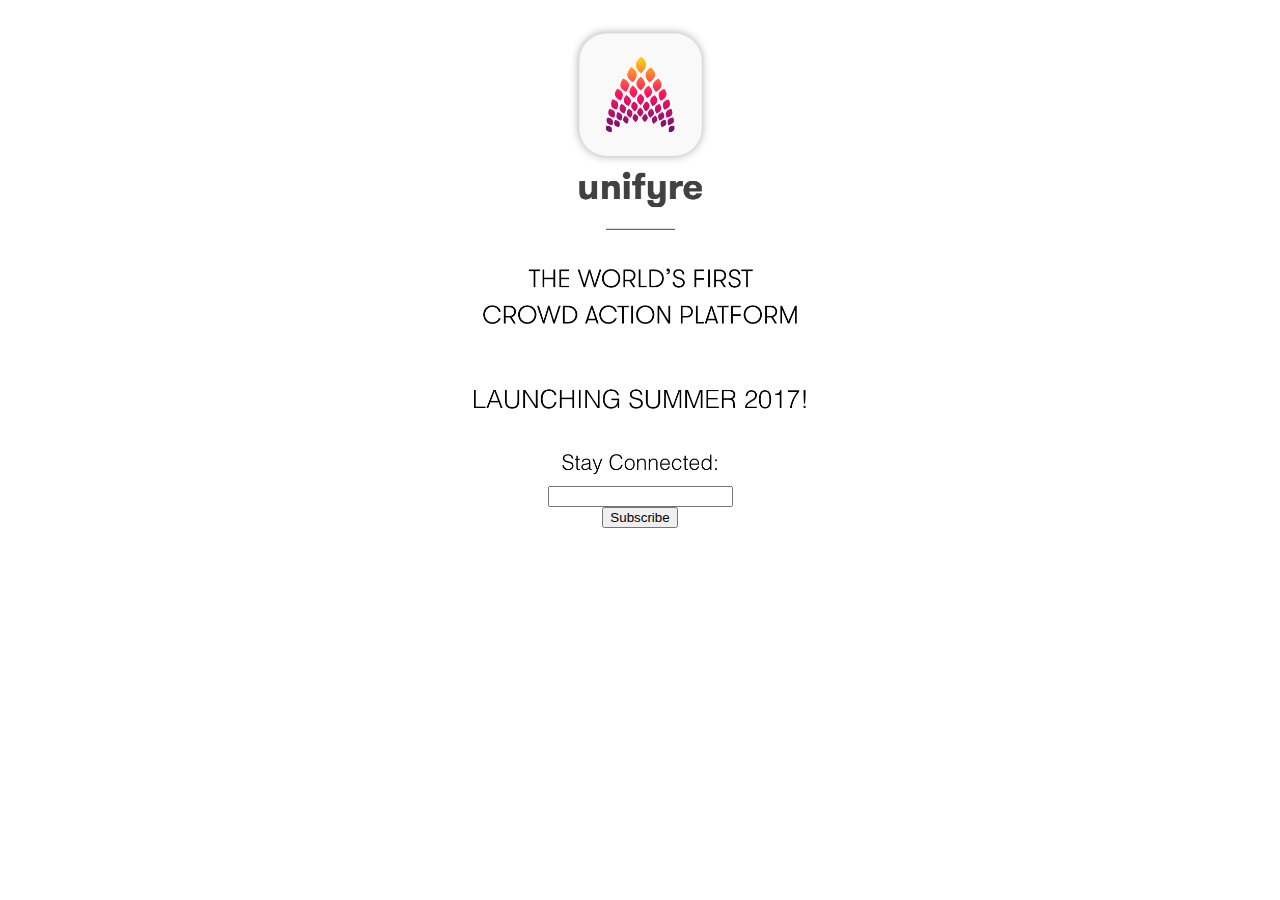
==== index.html @ 52ae8088 "title tag" ====
<html> 
<head>
<link rel="icon" type="image/png" href="favicon-32x32.png" sizes="32x32" />
<title>Unifyre Crowd Action Platform</title>
</head>
<body>

<table align="center"><tr><td align="center">
<img src="graphic.png" align="center" width=600px>
</td></tr>
<tr><td align="center">
<!-- Begin MailChimp Signup Form -->
<!-- Begin MailChimp Signup Form -->
<link href="//cdn-images.mailchimp.com/embedcode/classic-10_7.css" rel="stylesheet" type="text/css">
<style type="text/css">
	#mc_embed_signup{background:#fff; clear:left; font:14px Helvetica,Arial,sans-serif;  width:440px;}
	/* Add your own MailChimp form style overrides in your site stylesheet or in this style block.
	   We recommend moving this block and the preceding CSS link to the HEAD of your HTML file. */
</style>
<div id="mc_embed_signup">
<form action="//unifyre.us15.list-manage.com/subscribe/post?u=d216aee0f8cec7bdb923f51c5&amp;id=daa3483724" method="post" id="mc-embedded-subscribe-form" name="mc-embedded-subscribe-form" class="validate" target="_blank" novalidate>
    <div id="mc_embed_signup_scroll">
	
<div class="mc-field-group">
	
	<input type="email" value="" name="EMAIL" class="required email" id="mce-EMAIL">
</div>
	<div id="mce-responses" class="clear">
		<div class="response" id="mce-error-response" style="display:none"></div>
		<div class="response" id="mce-success-response" style="display:none"></div>
	</div>    <!-- real people should not fill this in and expect good things - do not remove this or risk form bot signups-->
    <div style="position: absolute; left: -5000px;" aria-hidden="true"><input type="text" name="b_d216aee0f8cec7bdb923f51c5_daa3483724" tabindex="-1" value=""></div>
    <div align="center" class="clear"><input type="submit" value="Subscribe" name="subscribe" id="mc-embedded-subscribe" class="button"></div>
    </div>
</form>
</div>
<script type='text/javascript' src='//s3.amazonaws.com/downloads.mailchimp.com/js/mc-validate.js'></script><script type='text/javascript'>(function($) {window.fnames = new Array(); window.ftypes = new Array();fnames[0]='EMAIL';ftypes[0]='email';fnames[1]='FNAME';ftypes[1]='text';fnames[2]='LNAME';ftypes[2]='text';}(jQuery));var $mcj = jQuery.noConflict(true);</script>
<!--End mc_embed_signup-->
</td></tr></table>
</body>
</html>
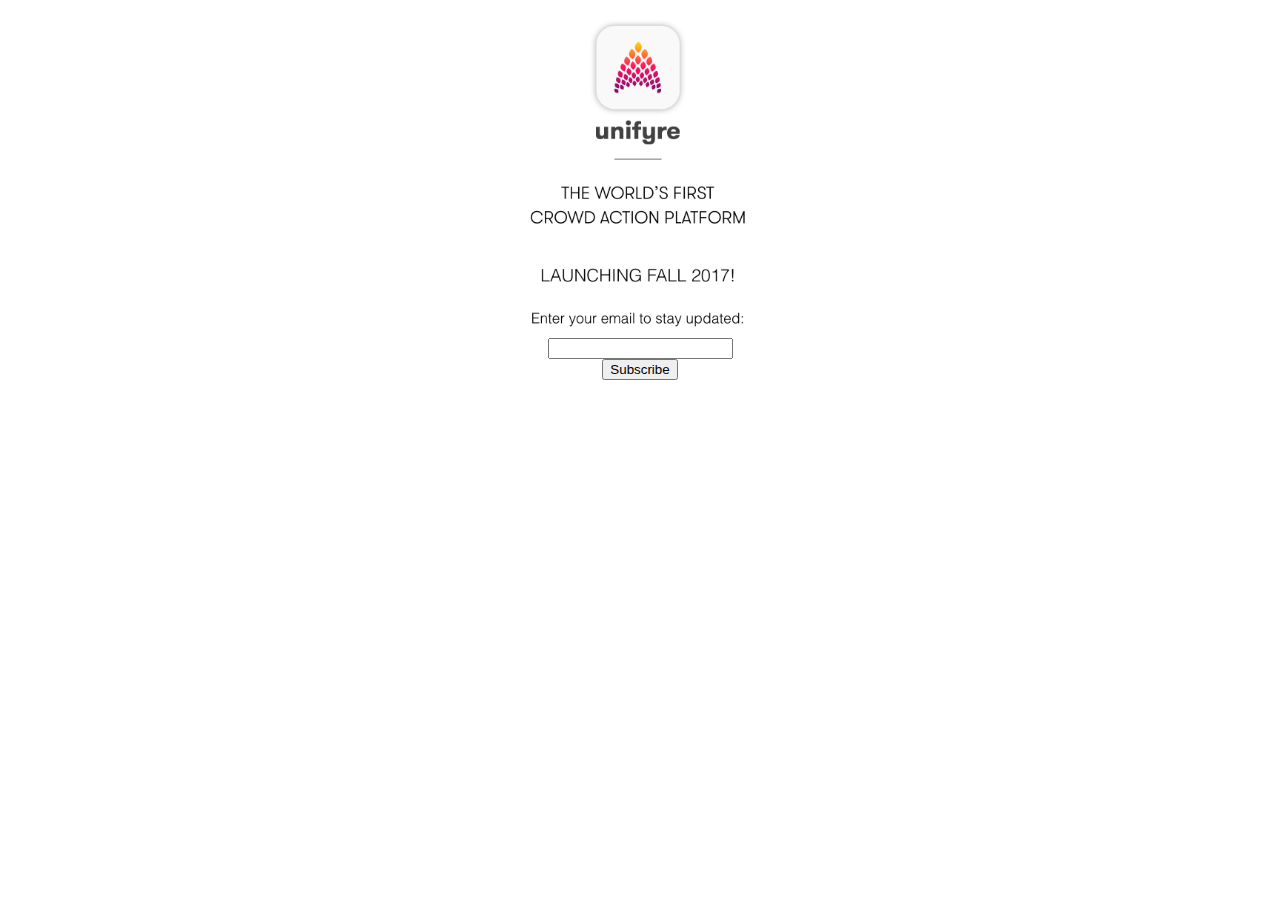
==== commit d414dbf2: "index change" ====
--- a/index.html
+++ b/index.html
@@ -6,7 +6,7 @@
 <body>
 
 <table align="center"><tr><td align="center">
-<img src="graphic.png" align="center" width=600px>
+<img src="graphic.png" align="center" width=300px>
 </td></tr>
 <tr><td align="center">
 <!-- Begin MailChimp Signup Form -->
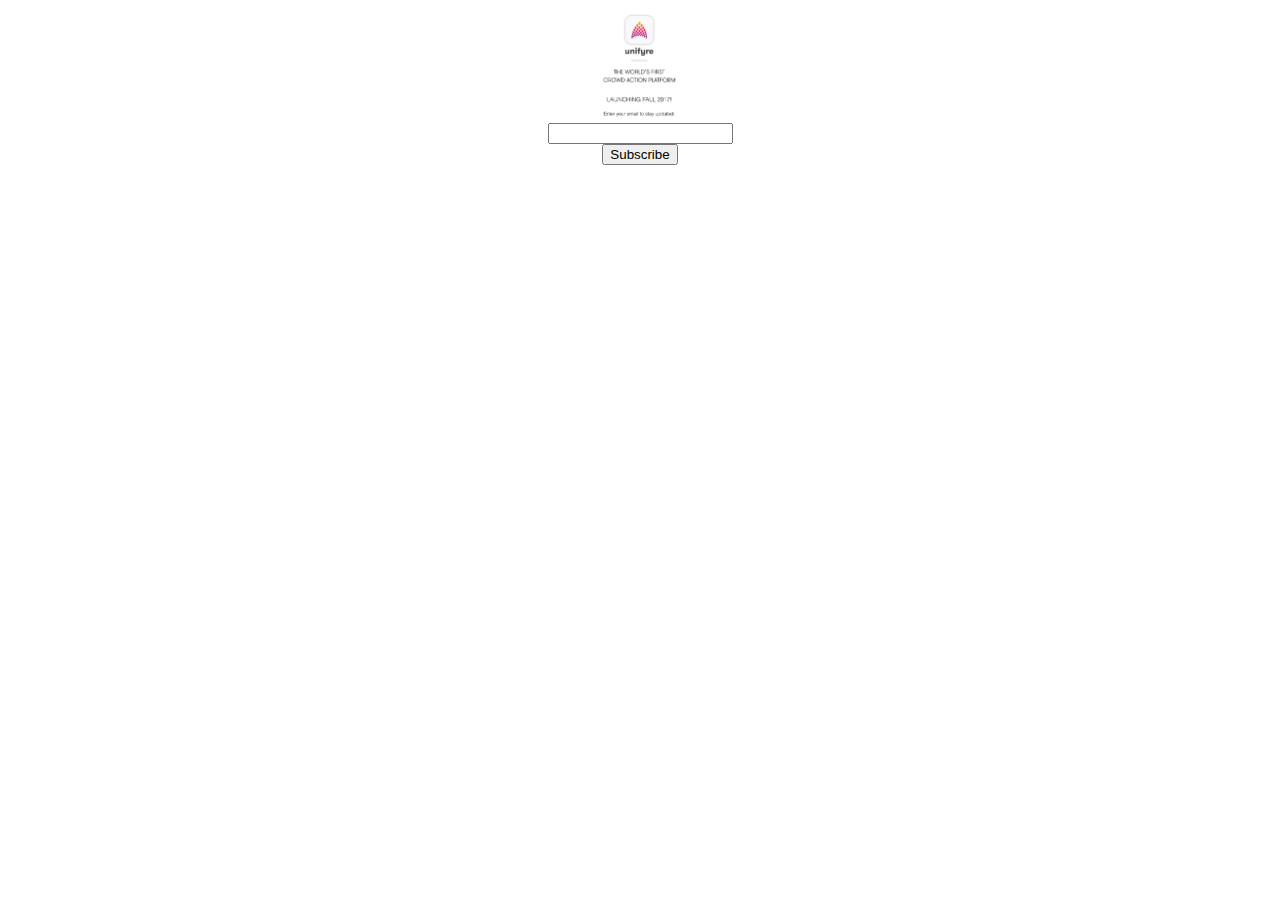
==== commit fa84fefc: "new index" ====
--- a/index.html
+++ b/index.html
@@ -6,7 +6,7 @@
 <body>
 
 <table align="center"><tr><td align="center">
-<img src="graphic.png" align="center" width=300px>
+<img src="graphic.png" align="center" width=100px>
 </td></tr>
 <tr><td align="center">
 <!-- Begin MailChimp Signup Form -->
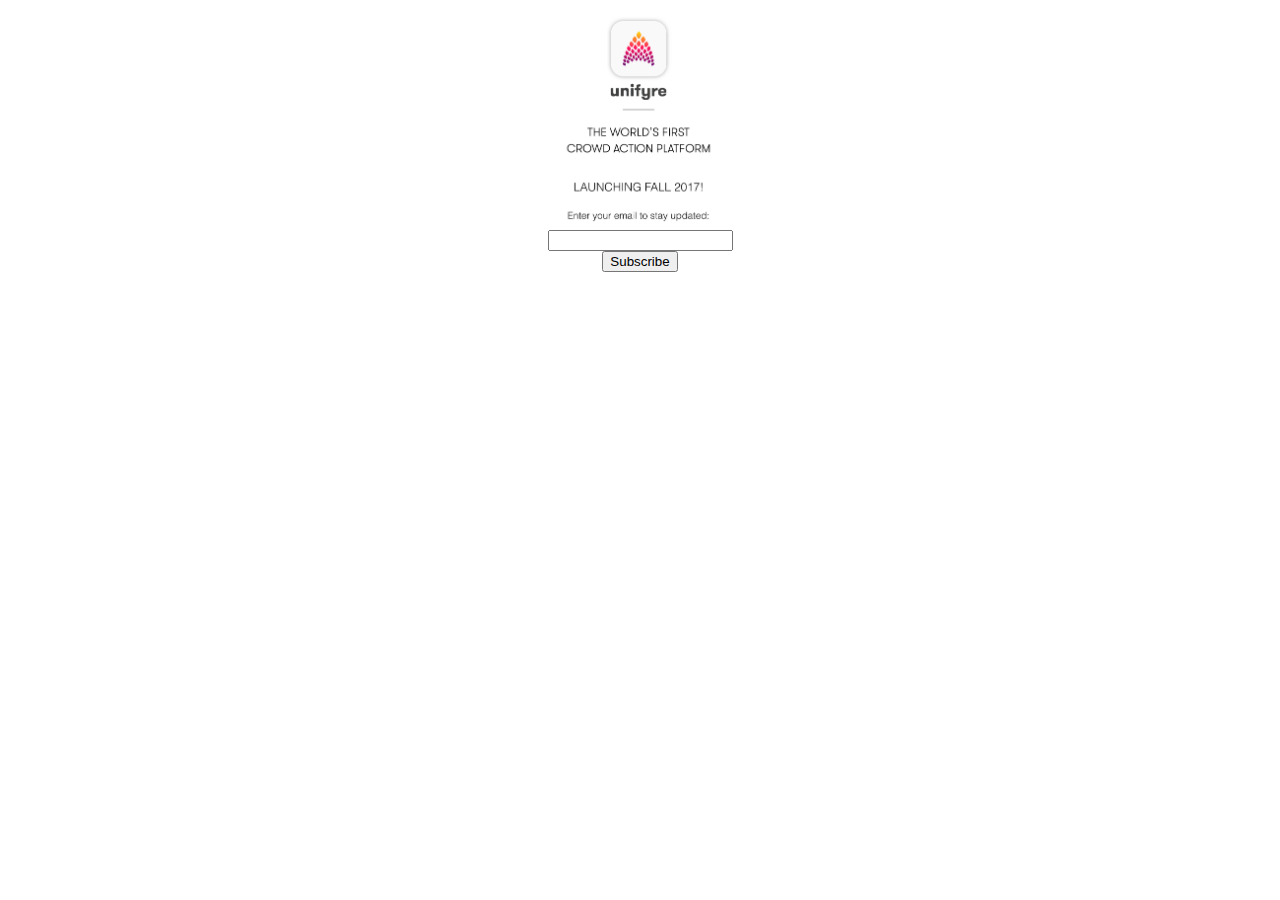
==== commit 9c7594d8: "new index" ====
--- a/index.html
+++ b/index.html
@@ -6,7 +6,7 @@
 <body>
 
 <table align="center"><tr><td align="center">
-<img src="graphic.png" align="center" width=100px>
+<img src="graphic.png" align="center" width=200px>
 </td></tr>
 <tr><td align="center">
 <!-- Begin MailChimp Signup Form -->
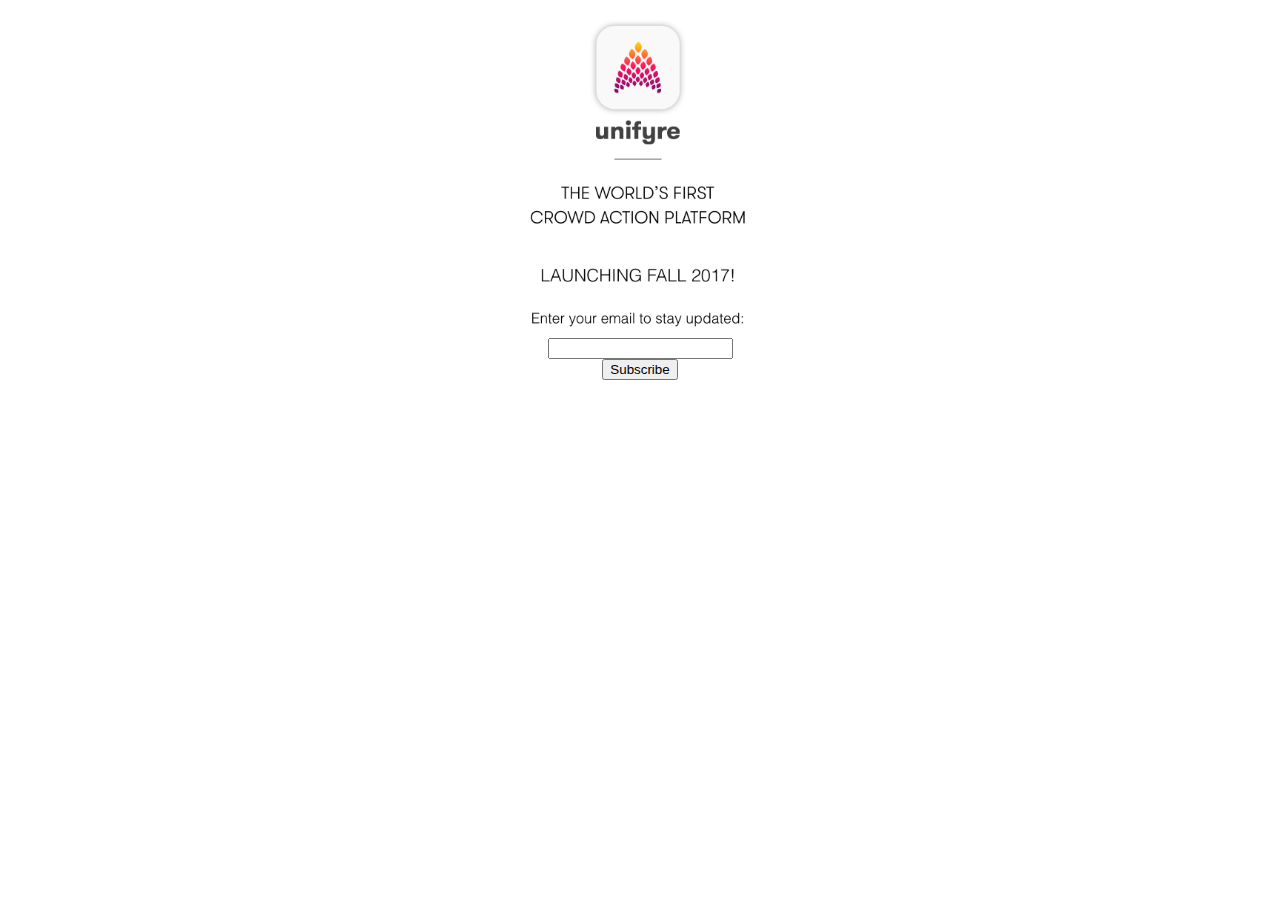
==== commit 4cb30bc6: "new index" ====
--- a/index.html
+++ b/index.html
@@ -6,7 +6,7 @@
 <body>
 
 <table align="center"><tr><td align="center">
-<img src="graphic.png" align="center" width=200px>
+<img src="graphic.png" align="center" width=300px>
 </td></tr>
 <tr><td align="center">
 <!-- Begin MailChimp Signup Form -->
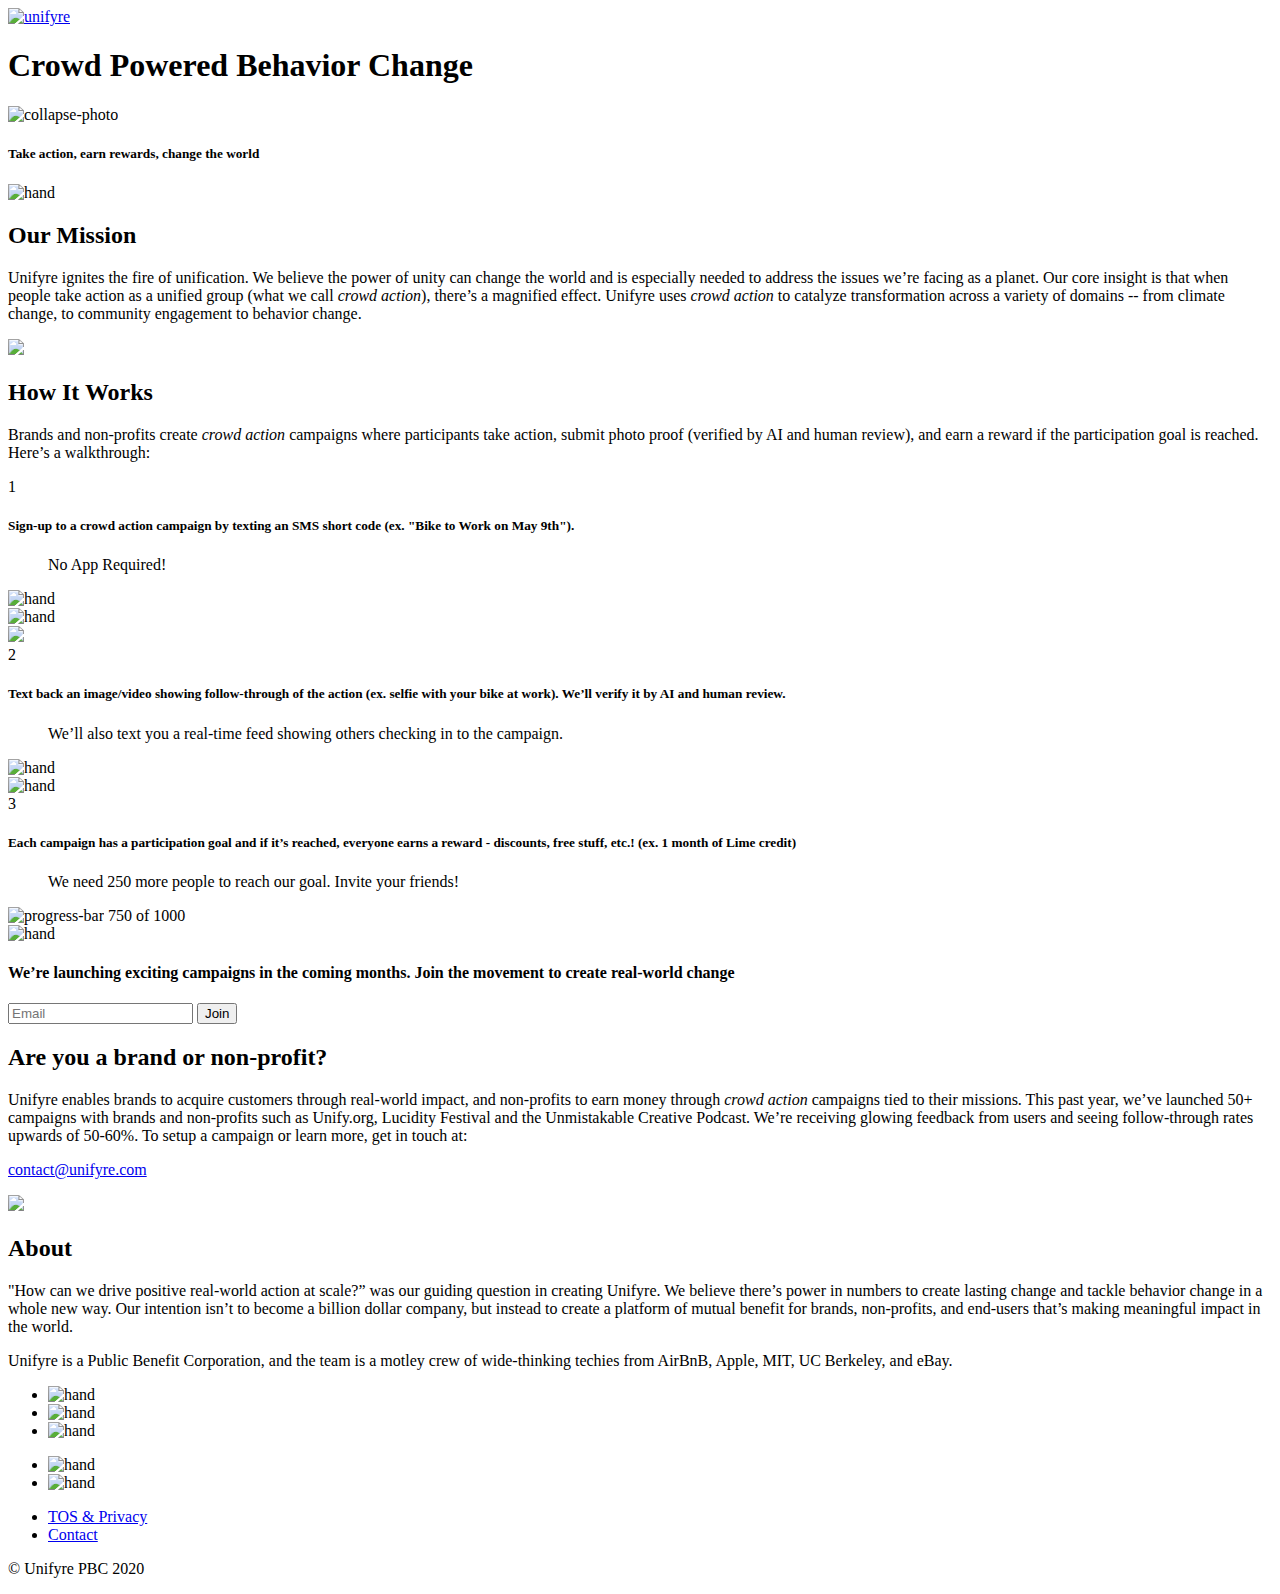
==== commit c1847a8b: "Add files via upload" ====
--- a/index.html
+++ b/index.html
@@ -1,41 +1,255 @@
-<html> 
-<head>
-<link rel="icon" type="image/png" href="favicon-32x32.png" sizes="32x32" />
-<title>Unifyre Crowd Action Platform</title>
-</head>
-<body>
-
-<table align="center"><tr><td align="center">
-<img src="graphic.png" align="center" width=300px>
-</td></tr>
-<tr><td align="center">
-<!-- Begin MailChimp Signup Form -->
-<!-- Begin MailChimp Signup Form -->
-<link href="//cdn-images.mailchimp.com/embedcode/classic-10_7.css" rel="stylesheet" type="text/css">
-<style type="text/css">
-	#mc_embed_signup{background:#fff; clear:left; font:14px Helvetica,Arial,sans-serif;  width:440px;}
-	/* Add your own MailChimp form style overrides in your site stylesheet or in this style block.
-	   We recommend moving this block and the preceding CSS link to the HEAD of your HTML file. */
-</style>
-<div id="mc_embed_signup">
-<form action="//unifyre.us15.list-manage.com/subscribe/post?u=d216aee0f8cec7bdb923f51c5&amp;id=daa3483724" method="post" id="mc-embedded-subscribe-form" name="mc-embedded-subscribe-form" class="validate" target="_blank" novalidate>
-    <div id="mc_embed_signup_scroll">
-	
-<div class="mc-field-group">
-	
-	<input type="email" value="" name="EMAIL" class="required email" id="mce-EMAIL">
-</div>
-	<div id="mce-responses" class="clear">
-		<div class="response" id="mce-error-response" style="display:none"></div>
-		<div class="response" id="mce-success-response" style="display:none"></div>
-	</div>    <!-- real people should not fill this in and expect good things - do not remove this or risk form bot signups-->
-    <div style="position: absolute; left: -5000px;" aria-hidden="true"><input type="text" name="b_d216aee0f8cec7bdb923f51c5_daa3483724" tabindex="-1" value=""></div>
-    <div align="center" class="clear"><input type="submit" value="Subscribe" name="subscribe" id="mc-embedded-subscribe" class="button"></div>
-    </div>
-</form>
-</div>
-<script type='text/javascript' src='//s3.amazonaws.com/downloads.mailchimp.com/js/mc-validate.js'></script><script type='text/javascript'>(function($) {window.fnames = new Array(); window.ftypes = new Array();fnames[0]='EMAIL';ftypes[0]='email';fnames[1]='FNAME';ftypes[1]='text';fnames[2]='LNAME';ftypes[2]='text';}(jQuery));var $mcj = jQuery.noConflict(true);</script>
-<!--End mc_embed_signup-->
-</td></tr></table>
-</body>
-</html>
+<!DOCTYPE html>
+<html>
+
+<head>
+   <meta charset="utf-8">
+   <meta name="viewport" content="width=device-width,initial-scale=1,maximum-scale=1" />
+   <meta property="og:type" content="website" />
+   <meta property="fb:app_id" content="122720888280742" />
+   <meta property="og:url" content="https://unifyre.com" />
+   <meta property="og:title" content="Unifyre" />
+   <meta property="og:description" content="Crowd Powered Behavior Change" />
+   <meta property="og:image" content="https://unifyre.com/static/landing/images/og_image.jpg?v.0.0.3" />
+   <meta property="og:image:width" content="1200" />
+   <meta property="og:image:height" content="630" />
+   <title>Unifyre</title>
+   <link rel="icon" type="image/png" sizes="32x32" href="./static/landing/images/favicon-64x64.png?v.0.0.3">
+   <link rel="icon" type="image/png" sizes="32x32" href="./static/landing/images/favicon-32x32.png?v.0.0.3">
+   <link rel="shortcut icon" href="./static/landing/images/favicon.ico?v.0.0.3">
+   <meta name="theme-color" content="#ffffff">
+   <link rel="stylesheet" type="text/css" href="./static/landing/css/style.css?v.0.0.3">
+   <link rel="stylesheet" type="text/css" href="./static/landing/css/responsive.css?v.0.0.3">
+
+   <!-- Global site tag (gtag.js) - Google Analytics -->
+   <script async src="https://www.googletagmanager.com/gtag/js?id=UA-109573009-4"> </script> 
+   <script>
+      window.dataLayer = window.dataLayer || [];
+      function gtag() { dataLayer.push(arguments); }
+      gtag("js", new Date());
+      gtag("config", "UA-109573009-4");
+   </script>
+</head>
+
+<body>
+   <!--HEADER-->
+   <header id="header">
+      <div class="container">
+         <div class="logos">
+            <a href="https://unifyre.com"> <img src="./static/landing/images/logo.png?v.0.0.3" alt="unifyre" /> </a>
+         </div>
+         <h1>Crowd Powered Behavior Change</h1>
+         <div class="unifyre-tagline">
+            <div class="tagline-graphic">
+               <img src="./static/landing/images/collapse-photo.png?v.0.0.3" alt="collapse-photo" />
+            </div>
+            <div class="tagline-description">
+               <h5>Take action, earn rewards, change the world</h5>
+            </div>
+
+         </div>
+      </div>
+      <div class="shake-hand">
+         <img src="./static/landing/images/hand.png?v.0.0.3" alt="hand" />
+         <p></p>
+      </div>
+   </header>
+   <!--HEADER ENDS-->
+
+   <!--MAIN CONTENT-->
+   <div class="main-content">
+
+      <!--OUR-MISSION-->
+      <section class="our-mission text-center">
+         <div class="container">
+            <h2 class="text-center">Our Mission</h2>
+            <p> Unifyre ignites the fire of unification. We believe the <span class="hightlight-text">power of
+                  unity</span> can change the world and is especially needed to address the issues we’re facing as a
+               planet.
+               Our core insight is that when people <span class="hightlight-text">take action as a unified group</span>
+               (what we call <i>crowd action</i>), there’s a
+               magnified effect. Unifyre uses <i>crowd action</i> to catalyze transformation across a
+               variety of domains -- from climate change, to community engagement to behavior change.
+            </p>
+         </div>
+      </section>
+      <!--OUR-MISSION ENDS-->
+
+      <!--HOW IT WORK-->
+      <section class="how-it-works">
+         <div class="container">
+            <div class="static-pattran-wrapper"><img class="static-pattran"
+                  src="./static/landing/images/pattran.png?v.0.0.3" /></div>
+            <h2 class="text-center">How It Works</h2>
+            <div class="works-short-description text-center">
+               <p> Brands and non-profits create <i>crowd action</i> campaigns where participants take action, submit
+                  photo proof (verified by AI and human review), and earn a reward if the participation goal is reached.
+                  Here’s a walkthrough:</p>
+            </div>
+            <div class="works-steps">
+               <div class="steps-row step1">
+                  <div class="steps-col-7">
+                     <div class="steps-description">
+                        <div class="steps-number"> <span> 1 </span> </div>
+                        <h5> Sign-up to a crowd action campaign by texting an SMS short code (ex. "Bike to Work on May
+                           9th").</h5>
+                        <blockquote> No App Required! </blockquote>
+                     </div>
+                  </div>
+                  <div class="steps-col-5">
+                     <img src="./static/landing/images/girl.png?v.0.0.3" alt="hand" />
+                  </div>
+               </div>
+            </div>
+            <div class="TimelineArrow_border">
+               <img src="./static/landing/images/TimelineArrow_border1.png?v.0.0.3" alt="hand" />
+            </div>
+            <div class="works-steps">
+               <div class="steps-row step2">
+                  <img class="static-pattran" src="./static/landing/images/pattran.png?v.0.0.3" />
+                  <div class="steps-col-5">
+                     <div class="steps-description">
+                        <div class="steps-number"> <span> 2 </span> </div>
+                        <h5> Text back an image/video showing follow-through of the action (ex. selfie with your bike at
+                           work). We’ll verify it by AI and human review. </h5>
+                        <blockquote> We’ll also text you a real-time feed showing others checking in to the campaign.
+                        </blockquote>
+                     </div>
+                  </div>
+                  <div class="steps-col-7 text-center">
+                     <img src="./static/landing/images/iphone.png?v.0.0.3" alt="hand" />
+                  </div>
+               </div>
+            </div>
+            <div class="TimelineArrow_border">
+               <img src="./static/landing/images/TimelineArrow_border2.png?v.0.0.3" alt="hand" />
+            </div>
+            <div class="works-steps">
+               <div class="steps-row step3">
+                  <div class="steps-col-7">
+                     <div class="steps-description">
+                        <div class="steps-number"> <span> 3 </span> </div>
+                        <h5> Each campaign has a participation goal and if it’s reached, everyone earns a reward -
+                           discounts, free stuff, etc.! (ex. 1 month of Lime credit) </h5>
+                        <div class="progress-bar">
+                           <blockquote> We need 250 more people to reach our goal. Invite your friends! </blockquote>
+                           <div class="progress-element">
+                              <img src="./static/landing/images/progress-bar.png?v.0.0.3" alt="progress-bar" /> <span
+                                 class="user-count"> 750 of 1000 </span>
+                           </div>
+                        </div>
+                     </div>
+                  </div>
+                  <div class="steps-col-5">
+                     <img src="./static/landing/images/reward.png?v.0.0.3" alt="hand" />
+                  </div>
+               </div>
+            </div>
+         </div>
+      </section>
+      <!--HOW IT WORK ENDS-->
+
+      <!--EMAIL NEWSLETTER-->
+      <section class="email-newsletter text-center">
+         <div class="container">
+            <div class="newsletter-inner">
+               <h4>We’re launching exciting campaigns in the coming months. Join the movement to create real-world
+                  change</h4>
+               <div id="mc_embed_signup">
+                  <form
+                     action="https://unifyre.us15.list-manage.com/subscribe/post?u=d216aee0f8cec7bdb923f51c5&amp;id=daa3483724"
+                     method="post" id="mc-embedded-subscribe-form" name="mc-embedded-subscribe-form" class="validate"
+                     target="_blank" novalidate>
+                     <div id="mc_embed_signup_scroll">
+                        <input type="email" value="" name="EMAIL" class="form-control email" id="mce-EMAIL"
+                           placeholder="Email" required>
+                        <div style="position: absolute; left: -5000px;" aria-hidden="true"><input type="text"
+                              name="b_d216aee0f8cec7bdb923f51c5_daa3483724" tabindex="-1" value=""></div>
+                        <input type="submit" value="Join" name="subscribe" id="mc-embedded-subscribe"
+                           class="action-button">
+                     </div>
+                  </form>
+               </div>
+            </div>
+         </div>
+      </section>
+      <!--EMAIL NEWSLETTER ENDS-->
+
+      <!--BENEFITS-->
+      <section class="benefits text-center">
+         <div class="container">
+            <h2> Are you a brand or non-profit? </h2>
+            <p> Unifyre enables brands to <span class="hightlight-text">acquire customers through real-world
+                  impact</span>, and non-profits to earn money through <i>crowd action</i> campaigns tied to their
+               missions. This past year, we’ve launched 50+ campaigns with brands and non-profits such as Unify.org,
+               Lucidity Festival and the Unmistakable Creative Podcast. We’re receiving <span
+                  class="hightlight-text">glowing feedback from users</span> and seeing follow-through rates upwards of
+               50-60%. To setup a campaign or learn more, get in touch at: </p>
+            <p class="mailto"> <a href="mailto:contact@unifyre.com"> contact@unifyre.com </a> </p>
+         </div>
+      </section>
+      <!--BENEFITS ENDS-->
+
+      <!--ABOUT-->
+      <section class="about text-center">
+         <div class="container">
+            <img class="static-pattran" src="./static/landing/images/pattran.png?v.0.0.3" />
+            <h2> About </h2>
+            <p> "How can we drive <span class="hightlight-text">positive real-world action at scale</span>?” was our
+               guiding question in creating Unifyre. We
+               believe there’s power in numbers to create lasting change and tackle behavior change in a whole new way.
+               Our intention isn’t to become a billion dollar company, but instead to create a <span
+                  class="hightlight-text">platform of mutual benefit</span> for brands, non-profits, and end-users
+               that’s making meaningful impact in the world.
+            </p>
+            <p> Unifyre is a Public Benefit Corporation, and the team is a motley crew of wide-thinking techies from
+               AirBnB, Apple, MIT, UC Berkeley, and eBay. </p>
+         </div>
+      </section>
+      <!--ABOUT ENDS-->
+
+      <!--PARTNERS LOGO-->
+      <section class="partners text-center">
+         <div class="container">
+            <div class="partners-row">
+               <ul>
+                  <li> <img src="./static/landing/images/airbnb.jpg" alt="hand" /> </li>
+                  <li> <img src="./static/landing/images/miot.jpg" alt="hand" /> </li>
+                  <li> <img src="./static/landing/images/berkeley.jpg" alt="hand" /> </li>
+               </ul>
+            </div>
+            <div class="partners-row1">
+               <ul>
+                  <li> <img src="./static/landing/images/ebay.jpg" alt="hand" /> </li>
+                  <li> <img src="./static/landing/images/apple.jpg" alt="hand" /> </li>
+               </ul>
+            </div>
+         </div>
+      </section>
+      <!--PARTNERS LOGO ENDS-->
+
+   </div>
+   <!--MAIN CONTENT ENDS-->
+
+   <!--FOOTER-->
+   <footer id="footer">
+      <div class="container">
+         <div class="footer-menu">
+            <ul>
+               <li>
+                  <a href="/tos_privacy"> TOS &amp; Privacy</a>
+               </li>
+               <li>
+                  <a href="mailto:contact@unify.com">Contact</a>
+               </li>
+            </ul>
+         </div>
+         <p> © Unifyre PBC 2020 </p>
+      </div>
+   </footer>
+
+   <script src="https://code.jquery.com/jquery-2.2.4.min.js"></script>
+   
+   <!--FOOTER ENDS-->
+</body>
+
+</html>
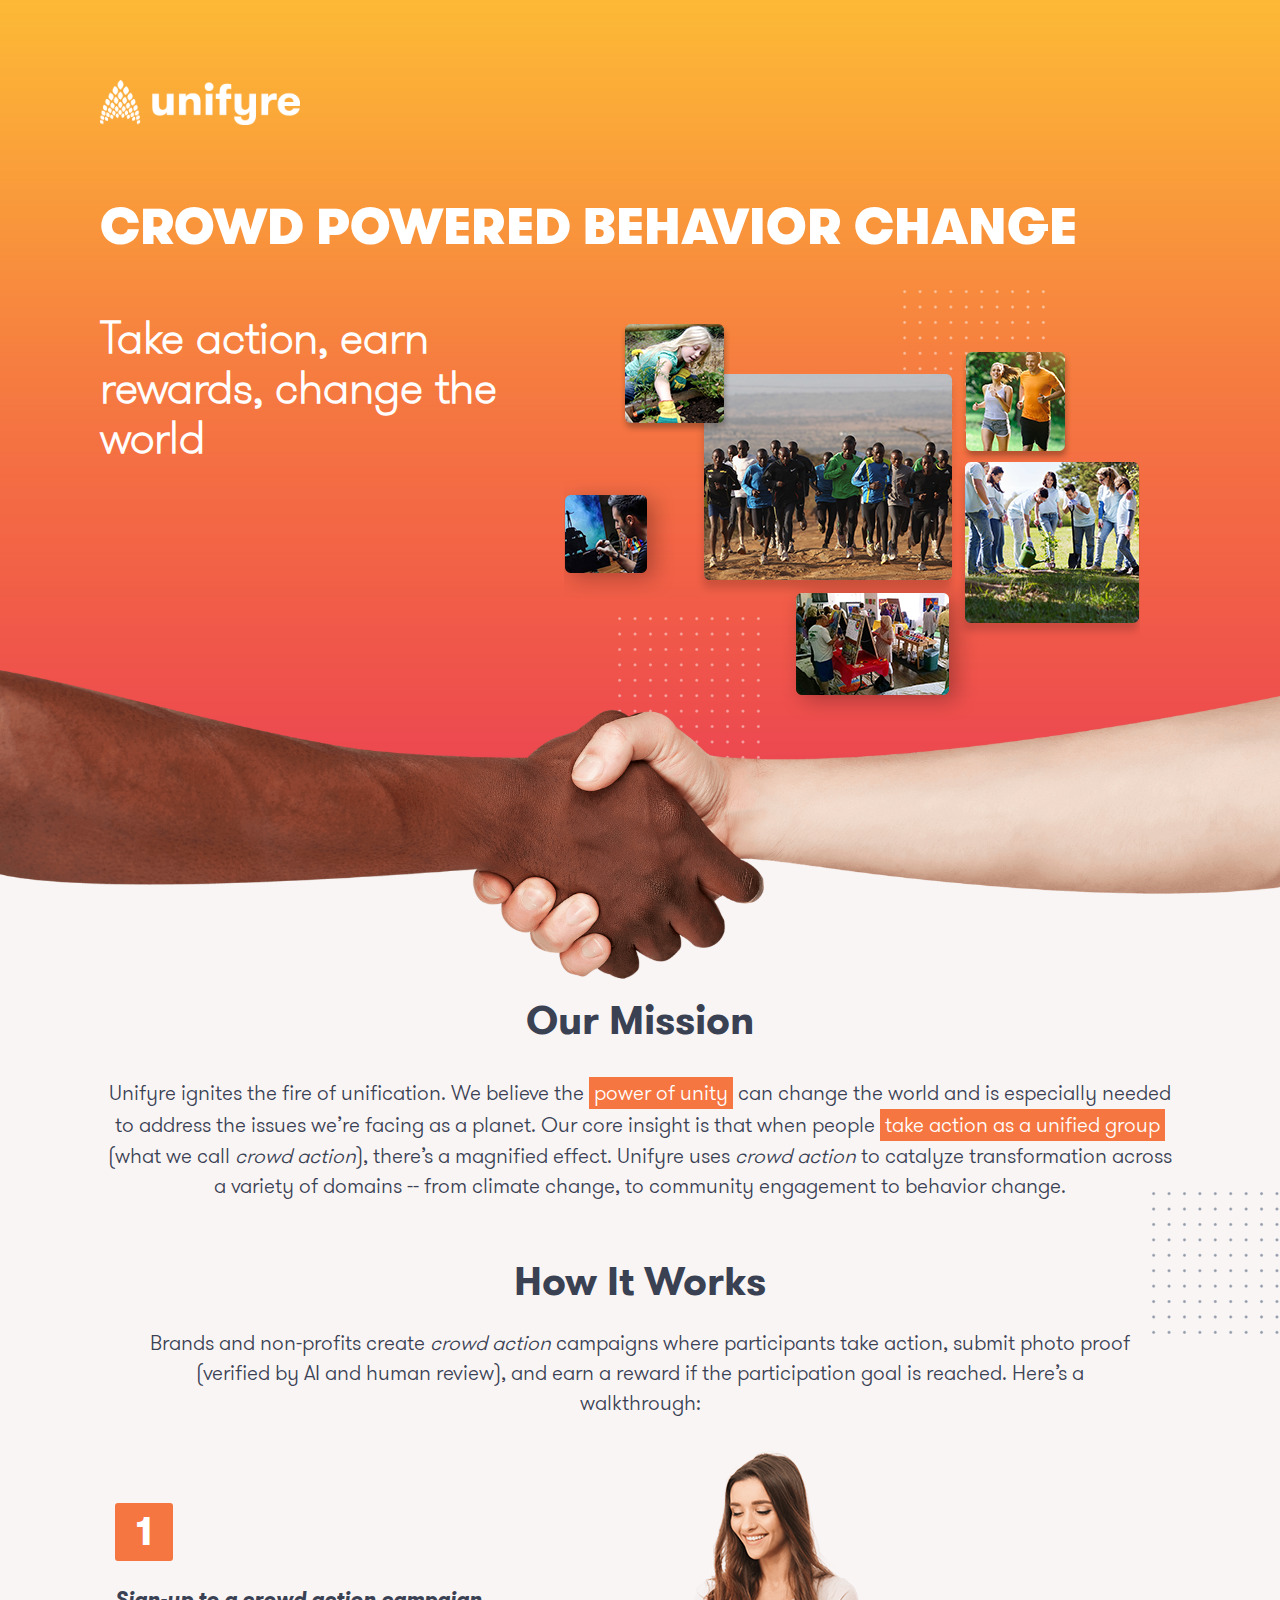
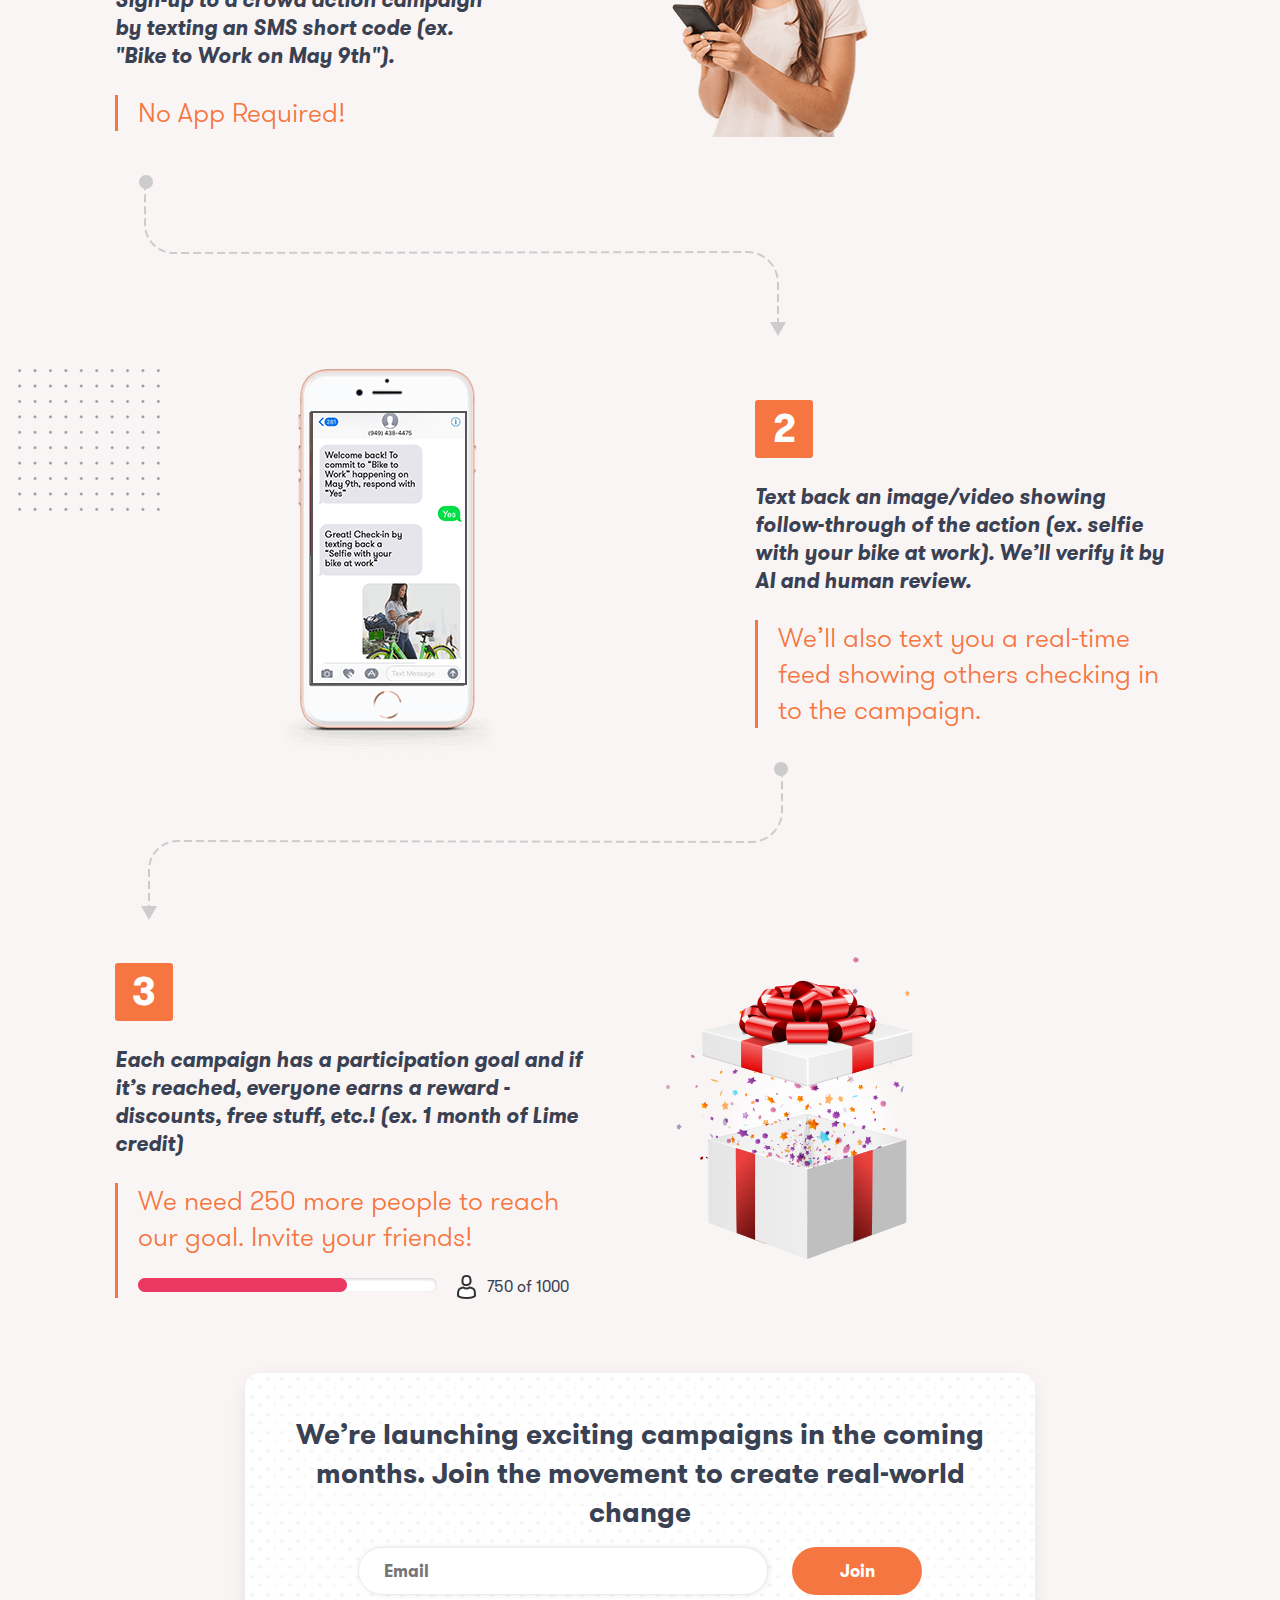
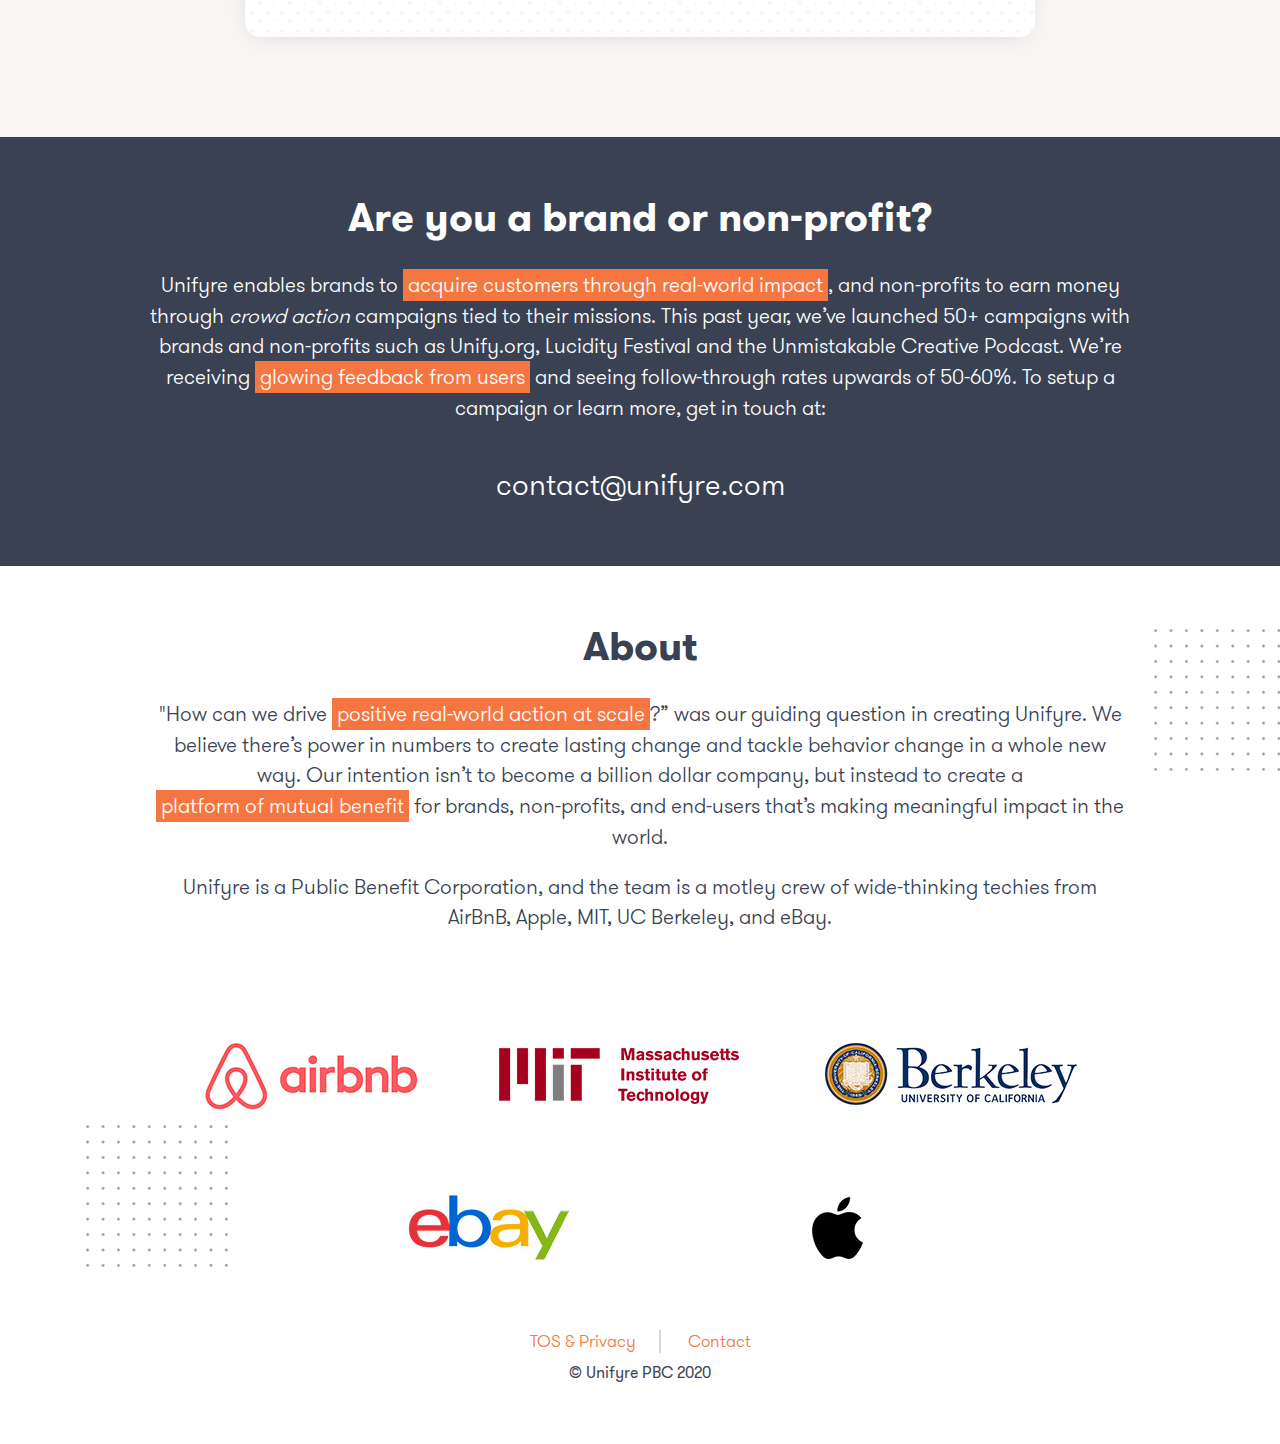
==== commit c1c2f938: "Add files via upload" ====
--- a/index.html
+++ b/index.html
@@ -13,12 +13,12 @@
    <meta property="og:image:width" content="1200" />
    <meta property="og:image:height" content="630" />
    <title>Unifyre</title>
-   <link rel="icon" type="image/png" sizes="32x32" href="./static/landing/images/favicon-64x64.png?v.0.0.3">
-   <link rel="icon" type="image/png" sizes="32x32" href="./static/landing/images/favicon-32x32.png?v.0.0.3">
-   <link rel="shortcut icon" href="./static/landing/images/favicon.ico?v.0.0.3">
+   <link rel="icon" type="image/png" sizes="32x32" href="images/favicon-64x64.png?v.0.0.3">
+   <link rel="icon" type="image/png" sizes="32x32" href="images/favicon-32x32.png?v.0.0.3">
+   <link rel="shortcut icon" href="images/favicon.ico?v.0.0.3">
    <meta name="theme-color" content="#ffffff">
-   <link rel="stylesheet" type="text/css" href="./static/landing/css/style.css?v.0.0.3">
-   <link rel="stylesheet" type="text/css" href="./static/landing/css/responsive.css?v.0.0.3">
+   <link rel="stylesheet" type="text/css" href="css/style.css?v.0.0.3">
+   <link rel="stylesheet" type="text/css" href="css/responsive.css?v.0.0.3">
 
    <!-- Global site tag (gtag.js) - Google Analytics -->
    <script async src="https://www.googletagmanager.com/gtag/js?id=UA-109573009-4"> </script> 
@@ -35,12 +35,12 @@
    <header id="header">
       <div class="container">
          <div class="logos">
-            <a href="https://unifyre.com"> <img src="./static/landing/images/logo.png?v.0.0.3" alt="unifyre" /> </a>
+            <a href="https://unifyre.com"> <img src="images/logo.png?v.0.0.3" alt="unifyre" /> </a>
          </div>
          <h1>Crowd Powered Behavior Change</h1>
          <div class="unifyre-tagline">
             <div class="tagline-graphic">
-               <img src="./static/landing/images/collapse-photo.png?v.0.0.3" alt="collapse-photo" />
+               <img src="images/collapse-photo.png?v.0.0.3" alt="collapse-photo" />
             </div>
             <div class="tagline-description">
                <h5>Take action, earn rewards, change the world</h5>
@@ -49,7 +49,7 @@
          </div>
       </div>
       <div class="shake-hand">
-         <img src="./static/landing/images/hand.png?v.0.0.3" alt="hand" />
+         <img src="images/hand.png?v.0.0.3" alt="hand" />
          <p></p>
       </div>
    </header>
@@ -78,7 +78,7 @@
       <section class="how-it-works">
          <div class="container">
             <div class="static-pattran-wrapper"><img class="static-pattran"
-                  src="./static/landing/images/pattran.png?v.0.0.3" /></div>
+                  src="images/pattran.png?v.0.0.3" /></div>
             <h2 class="text-center">How It Works</h2>
             <div class="works-short-description text-center">
                <p> Brands and non-profits create <i>crowd action</i> campaigns where participants take action, submit
@@ -96,16 +96,16 @@
                      </div>
                   </div>
                   <div class="steps-col-5">
-                     <img src="./static/landing/images/girl.png?v.0.0.3" alt="hand" />
+                     <img src="images/girl.png?v.0.0.3" alt="hand" />
                   </div>
                </div>
             </div>
             <div class="TimelineArrow_border">
-               <img src="./static/landing/images/TimelineArrow_border1.png?v.0.0.3" alt="hand" />
+               <img src="images/TimelineArrow_border1.png?v.0.0.3" alt="hand" />
             </div>
             <div class="works-steps">
                <div class="steps-row step2">
-                  <img class="static-pattran" src="./static/landing/images/pattran.png?v.0.0.3" />
+                  <img class="static-pattran" src="images/pattran.png?v.0.0.3" />
                   <div class="steps-col-5">
                      <div class="steps-description">
                         <div class="steps-number"> <span> 2 </span> </div>
@@ -116,12 +116,12 @@
                      </div>
                   </div>
                   <div class="steps-col-7 text-center">
-                     <img src="./static/landing/images/iphone.png?v.0.0.3" alt="hand" />
+                     <img src="images/iphone.png?v.0.0.3" alt="hand" />
                   </div>
                </div>
             </div>
             <div class="TimelineArrow_border">
-               <img src="./static/landing/images/TimelineArrow_border2.png?v.0.0.3" alt="hand" />
+               <img src="images/TimelineArrow_border2.png?v.0.0.3" alt="hand" />
             </div>
             <div class="works-steps">
                <div class="steps-row step3">
@@ -133,14 +133,14 @@
                         <div class="progress-bar">
                            <blockquote> We need 250 more people to reach our goal. Invite your friends! </blockquote>
                            <div class="progress-element">
-                              <img src="./static/landing/images/progress-bar.png?v.0.0.3" alt="progress-bar" /> <span
+                              <img src="images/progress-bar.png?v.0.0.3" alt="progress-bar" /> <span
                                  class="user-count"> 750 of 1000 </span>
                            </div>
                         </div>
                      </div>
                   </div>
                   <div class="steps-col-5">
-                     <img src="./static/landing/images/reward.png?v.0.0.3" alt="hand" />
+                     <img src="images/reward.png?v.0.0.3" alt="hand" />
                   </div>
                </div>
             </div>
@@ -192,7 +192,7 @@
       <!--ABOUT-->
       <section class="about text-center">
          <div class="container">
-            <img class="static-pattran" src="./static/landing/images/pattran.png?v.0.0.3" />
+            <img class="static-pattran" src="images/pattran.png?v.0.0.3" />
             <h2> About </h2>
             <p> "How can we drive <span class="hightlight-text">positive real-world action at scale</span>?” was our
                guiding question in creating Unifyre. We
@@ -212,15 +212,15 @@
          <div class="container">
             <div class="partners-row">
                <ul>
-                  <li> <img src="./static/landing/images/airbnb.jpg" alt="hand" /> </li>
-                  <li> <img src="./static/landing/images/miot.jpg" alt="hand" /> </li>
-                  <li> <img src="./static/landing/images/berkeley.jpg" alt="hand" /> </li>
+                  <li> <img src="images/airbnb.jpg" alt="hand" /> </li>
+                  <li> <img src="images/miot.jpg" alt="hand" /> </li>
+                  <li> <img src="images/berkeley.jpg" alt="hand" /> </li>
                </ul>
             </div>
             <div class="partners-row1">
                <ul>
-                  <li> <img src="./static/landing/images/ebay.jpg" alt="hand" /> </li>
-                  <li> <img src="./static/landing/images/apple.jpg" alt="hand" /> </li>
+                  <li> <img src="images/ebay.jpg" alt="hand" /> </li>
+                  <li> <img src="images/apple.jpg" alt="hand" /> </li>
                </ul>
             </div>
          </div>
--- a/css/style.css
+++ b/css/style.css
@@ -0,0 +1,214 @@
+@font-face {
+  font-family: 'GTWalsheimProLight';
+  src: url('../fonts/GTWalsheimProLight.eot?#iefix') format('embedded-opentype'),  
+  url('../fonts/GTWalsheimProLight.woff') format('woff'),
+  url('../fonts/GTWalsheimProLight.ttf')  format('truetype'), 
+  url('../fonts/GTWalsheimProLight.svg#GTWalsheimProLight') format('svg');
+  font-weight: normal;
+  font-style: normal;
+}
+
+.works-steps blockquote, .newsletter-inner h6, .footer-menu ul li a  {font-family: 'GTWalsheimProLight';}
+
+
+@font-face {
+  font-family: 'GTWalsheimProThin';
+  src: url('../fonts/GTWalsheimProThin.eot?#iefix') format('embedded-opentype'),  
+  url('../fonts/GTWalsheimProThin.woff') format('woff'), 
+  url('../fonts/GTWalsheimProThin.ttf')  format('truetype'), 
+  url('../fonts/GTWalsheimProThin.svg#GTWalsheimProThin') format('svg');
+  font-weight: normal;
+  font-style: normal;
+}
+
+.tagline-description  h5 { font-family: 'GTWalsheimProThin';}
+
+@font-face {
+  font-family: 'GTWalsheimProRegular';
+  src: url('../fonts/GTWalsheimProRegular.eot?#iefix') format('embedded-opentype'), 
+  url('../fonts/GTWalsheimProRegular.woff') format('woff'), 
+  url('../fonts/GTWalsheimProRegular.ttf')  format('truetype'), 
+  url('../fonts/GTWalsheimProRegular.svg#GTWalsheimProRegular') format('svg');
+  font-weight: normal;
+  font-style: normal;
+}
+
+.steps-description h5 span, .user-count, #footer p  {font-family: 'GTWalsheimProRegular';}
+
+@font-face {
+  font-family: 'GTWalsheimProMedium';
+  src: url('../fonts/GTWalsheimProMedium.eot?#iefix') format('embedded-opentype'),  
+  url('../fonts/GTWalsheimProMedium.woff') format('woff'), 
+  url('../fonts/GTWalsheimProMedium.ttf')  format('truetype'), 
+  url('../fonts/GTWalsheimProMedium.svg#GTWalsheimProMedium') format('svg');
+  font-weight: normal;
+  font-style: normal;
+}
+
+@font-face {
+  font-family: 'GTWalsheimProBold';
+  src: url('../fonts/GTWalsheimProBold.eot?#iefix') format('embedded-opentype'),  
+  url('../fonts/GTWalsheimProBold.woff') format('woff'), 
+  url('../fonts/GTWalsheimProBold.ttf')  format('truetype'), 
+  url('../fonts/GTWalsheimProBold.svg#GTWalsheimProBold') format('svg');
+  font-weight: normal;
+  font-style: normal;
+}
+
+.newsletter-inner h4, #mce-EMAIL  {font-family: 'GTWalsheimProBold';}
+
+@font-face {
+  font-family: 'GTWalsheimProBold-Oblique';
+  src: url('../fonts/GTWalsheimProBold-Oblique.eot?#iefix') format('embedded-opentype'),  
+  url('../fonts/GTWalsheimProBold-Oblique.woff') format('woff'), 
+  url('../fonts/GTWalsheimProBold-Oblique.ttf')  format('truetype'), 
+  url('../fonts/GTWalsheimProBold-Oblique.svg#GTWalsheimProBold-Oblique') format('svg');
+  font-weight: normal;
+  font-style: normal;
+}
+
+.steps-description h5  {font-family:'GTWalsheimProBold-Oblique';}
+
+
+@font-face {
+  font-family: 'GTWalsheimProBlack';
+  src: url('../fonts/GTWalsheimProBlack.eot?#iefix') format('embedded-opentype'),  
+  url('../fonts/GTWalsheimProBlack.woff') format('woff'), 
+  url('../fonts/GTWalsheimProBlack.ttf')  format('truetype'), 
+  url('../fonts/GTWalsheimProBlack.svg#GTWalsheimProBlack') format('svg');
+  font-weight: normal;
+  font-style: normal;
+}
+
+ #header h1 { font-family:'GTWalsheimProBlack';}
+
+
+/* Global */
+.how-it-work .work-description p, .subscribe-description p, .non-profit p, .how-it-work p   {font-family:'GTWalsheimProRegular'; font-weight: normal;}
+.how-it-work .work-description p strong, .steps-number span, #mc-embedded-subscribe  {font-family: 'GTWalsheimProBold';}
+
+body{font-family: 'GTWalsheimProLight'; font-size:21px; color:#394153; background:#f9f5f5;}
+html, body, div, span, h1, h2, h3, h4, h5, h6, p, a, img, ol, ul, li,footer, header,section,figure{ margin: 0;padding: 0;border: 0;font-size: 100%;box-sizing:border-box;}
+header, footer, section, aside, nav, article{display:block;}
+a{text-decoration:none;}
+ul {padding:0; margin:0; list-style:none;}
+.text-uppercase{text-transform:uppercase;}
+.align-left {text-align:left;}
+.align-center {text-align:center;}
+.container {max-width:1110px; width:100%; margin:0 auto; padding:0px 15px;}
+html { box-sizing:border-box;}
+*, *:before, *:after {box-sizing:inherit;}
+img {max-width:100%;}
+p {margin:0 0 20px; color:#394153; font-size:21px;}
+.participate-steps:after,.retention-steps:after, .real-time-feed:after,.container:after, .unifyre-tagline:after, .mission-description:after, .works-steps:after, .steps-row:after   {font-size:0px; line-height:0px; height:0px; content:'.'; visibility:hidden; display:block; clear:both;}
+input:focus {outline:0px;}
+
+
+h1 {
+  color:#394153;
+  font-family: 'GTWalsheimProBold';
+  font-size:50px;
+  text-transform: uppercase;
+  margin:0 0 15px;
+}
+h2 {
+  color:#394153;
+  font-family: 'GTWalsheimProBold';
+   font-size:40px;
+   text-transform:capitalize;
+   margin:0 0 15px;
+   line-height: 42px;
+}
+.text-center {text-align:center;}
+.text-left {text-align:left;}
+
+h4 {color:#394153; font-family: 'GTWalsheimProMedium'; font-size:36px;   margin:0 0 15px;}
+
+
+/* Header */
+#header { padding:80px 0px 0; background:url(../images/header-background.jpg) no-repeat; background-size:cover; position:relative;}
+.logos {margin:0 0 60px; max-width:200px; width:100%;}
+#header h1 {color:#fff;}
+.unifyre-tagline {margin:25px 0 0;}
+.tagline-description {float:left; width:39%;padding-top: 25px;}
+.tagline-graphic {float:right; width:61%; padding-left: 4%;}
+.tagline-description  h5 {color:#ffffff; font-size:45px;line-height:50px;}
+.shake-hand  { text-align:center;}
+.shake-hand  img {width:100%; margin-top: -100px; margin-bottom:-8px;}
+
+
+/* content */
+.main-content {padding:0;}
+.hightlight-text {background:#f57641; color:#fff; padding:1px 5px; line-height:normal; display:inline-block;}
+.mission-text {float:left; width:60%;}
+.pattran {float:left; width:40%;}
+.our-mission {margin:0 0 40px;}
+.our-mission h2 {margin: 0 0 35px;}
+/* how it works */
+.static-pattran-wrapper {position:relative;}
+.static-pattran-wrapper .static-pattran {left:auto; right:-123px; top:-72px;}
+.how-it-works { margin-bottom:75px;}
+.how-it-works h2 {margin: 0 0 25px;}
+.works-short-description {padding:0 50px;}
+.steps-col-7 {float:left; width:52%;}
+.steps-col-5{float:left; width:48%;}
+.steps-number {margin:0 0 25px;}
+.steps-number span {background:#f57641; font-size:40px; text-align:center; width:58px; height:58px; border-radius:3px; display: block; color:#fff;}
+.steps-description {max-width:380px; width:100%; margin-top:65px;}
+.steps-description h5 {color:#394153; font-size:21px; line-height:28px; margin:0 0 25px;}
+.steps-row {margin:20px 0 0;}
+.works-steps {padding:0 15px;}
+.works-steps blockquote {font-size:27px; color:#f57641; border-left:3px solid #f57641; padding-left:20px; margin:0px; line-height: 36px;}
+.progress-bar {border-left:3px solid #f57641; padding-left:20px;}
+.progress-bar blockquote {border-left:none; padding-left:0px; margin: 0 0 20px;}
+.user-count {background:url(../images/user.png) no-repeat; padding-left:30px; margin-left:15px; font-size:16px; padding-bottom: 4px;}
+.step2 .steps-description {max-width:410px; margin-top:34px; float:right;}
+.step2 .steps-col-5 {float: right;}
+.step3 .steps-description {margin-top:15px; max-width:470px;}
+.steps-row.step2 { position: relative;}
+.static-pattran {position:absolute; left:-100px; top:0px;}
+/* Email newsletter */
+#mce-EMAIL { max-width:410px; width:100%; color:#394153; font-size:17px; background-color: #fff; border-radius:25px; -webkit-box-shadow:inset 0 1px 1px rgba(0,0,0,.075); box-shadow:inset 0 1px 1px rgba(0,0,0,.075); -webkit-transition: border-color ease-in-out .15s,-webkit-box-shadow ease-in-out .15s;
+-o-transition: border-color ease-in-out .15s,box-shadow ease-in-out .15s; padding:8px 25px; height:48px; border: 1px solid #ececec; margin-right:20px; -webkit-box-shadow: 1px 0px 10px -5px rgba(0,0,0,0.35);
+-moz-box-shadow: 1px 0px 10px -5px rgba(0,0,0,0.35);
+box-shadow:1px 0px 10px -5px rgba(0,0,0,0.35);}
+#mc-embedded-subscribe { background-color:#f57641; color:#fff; padding:0 26px; font-size:17px;  border-radius:25px; border:none; cursor:pointer; height:48px; min-width: 130px;}
+.email-newsletter .container {max-width:820px;}
+#mc-embedded-subscribe:hover  {background-color:#ff1660;}
+.newsletter-inner {background:#fff url(../images/newsletter-pattren.jpg) repeat; -webkit-border-radius: 15px; -moz-border-radius: 15px; border-radius: 15px; padding: 42px 20px; -webkit-box-shadow:-1px 4px 25px -10px rgba(0,0,0,0.2); -moz-box-shadow:-1px 4px 25px -10px rgba(0,0,0,0.2); box-shadow:-1px 4px 25px -10px rgba(0,0,0,0.2);}
+.newsletter-inner h4 {color:#394153; font-size:28px;}
+.newsletter-inner h6 {color:#394153; font-size:20px; margin:0 0 20px;}
+.email-newsletter {margin:0 0 100px;}
+/* benefits */
+.benefits {background:#394153; padding:60px 0px; color:#fff;}
+.benefits h2 {color:#fff; margin:0 0 30px; text-transform:none;}
+.benefits p {color:#fff; margin:0 0 40px;}
+.benefits p:last-child {margin:0;}
+.benefits p a  {color:#fff;}
+.benefits p a:hover   {text-decoration:underline;}
+.benefits .container {padding: 0 45px;}
+.mailto {font-size:30px;}
+/* about */
+.about  {padding:60px 0px; background:#fff;}
+.about h2 {margin:0 0 30px;}
+.about .container {padding:0px 65px; position:relative;}
+.about .static-pattran  {left:auto; top: 0px; right: -110px;}
+
+/* partners */
+.partners { margin:0px; padding:20px 0px 50px; background: #fff;}
+.partners .container {background: #fff url(../images/pattran.png) no-repeat -2px 90px;}
+.partners ul {margin:0px; padding:0px;}
+.partners li {list-style:none; display:inline-block; margin:0 35px;}
+.partners .partners-row {margin:0 0 50px;}
+.partners-row1 li {margin:0 115px;}
+
+/* footer */
+#footer {text-align:center; background:#fff; padding:0 0 40px;}
+.footer-menu ul {margin:0 0 8px;}
+.footer-menu ul li a { color:#f57641;   font-size:17px;  text-decoration:none; padding:0 5px;}
+.footer-menu ul li { display: inline-block; border-right: 2px solid #d7d7d7; line-height: normal; padding: 0 18px;
+line-height: 22px;}
+.footer-menu ul li:last-child { border-right:0px;}
+#footer p { color:#3e4657;font-size:16px;}
+.footer-menu ul li a:hover {color: #394153;}
+
--- a/css/responsive.css
+++ b/css/responsive.css
@@ -0,0 +1,55 @@
+
+
+
+@media only screen and (min-width:768px) and (max-width:1100px){
+h1  {font-size:35px;}
+h2 {font-size:28px;}
+#header {padding:40px 0px 0;}
+.tagline-description {width:44%;}
+.tagline-graphic {width:56%;}
+.tagline-description h5 {font-size: 34px; line-height:normal;}
+.unifyre-tagline {padding-bottom:115px;}
+.static-pattran-wrapper .static-pattran, .static-pattran  {display:none;}
+.logos {margin:0 0 30px;}
+}
+
+@media only screen and (min-width:768px) and (max-width:980px){
+.user-count {display:block; margin-top: 8px;}
+	
+}	
+
+@media only screen and (max-width: 767px) {
+h1  {font-size:30px;}
+h2 {font-size:28px;}
+#header {padding:40px 0px 0; text-align:center;}
+.logos {margin:0 0 30px;}
+.tagline-graphic {float:none; width: 100%; padding-left:0%;}
+.tagline-description {float:none; width:100%; padding-bottom:110px;}
+.tagline-description h5 {font-size:32px; line-height:42px;}
+.main-content {padding:45px 0 0;}
+.our-mission {text-align:center;}
+.static-pattran-wrapper .static-pattran, .static-pattran, .TimelineArrow_border   {display:none;}
+.works-steps blockquote {margin:0 0 20px; font-size:22px; line-height:normal;}
+.steps-description h5 {font-size:18px;}
+.newsletter-inner h4 {font-size:20px;}
+#mce-EMAIL {margin-bottom:15px; margin-right:0px;}
+.benefits .container, .about .container, .works-short-description  {padding:0 15px;}
+.benefits, .about  {padding:40px 0px;}
+.partners-row1 li {margin:0 15px;}
+#footer {padding:0 0 20px;}
+.partners .container {background:#fff!important;}
+.partners li {display: block;}
+.steps-col-7, .steps-col-5 {width:100%; float:none;}
+.steps-number span {margin: 0 auto;}
+.steps-row, .works-steps {text-align:center;}
+.works-steps blockquote, .user-count {display: inline-block;}
+.steps-description {margin:0 auto;}
+.works-short-description {margin-bottom:50px;}
+.step2 .steps-description {float:none;}
+.works-steps {margin-bottom:30px;}
+.partners .partners-row {margin:0;}
+
+}
+
+
+
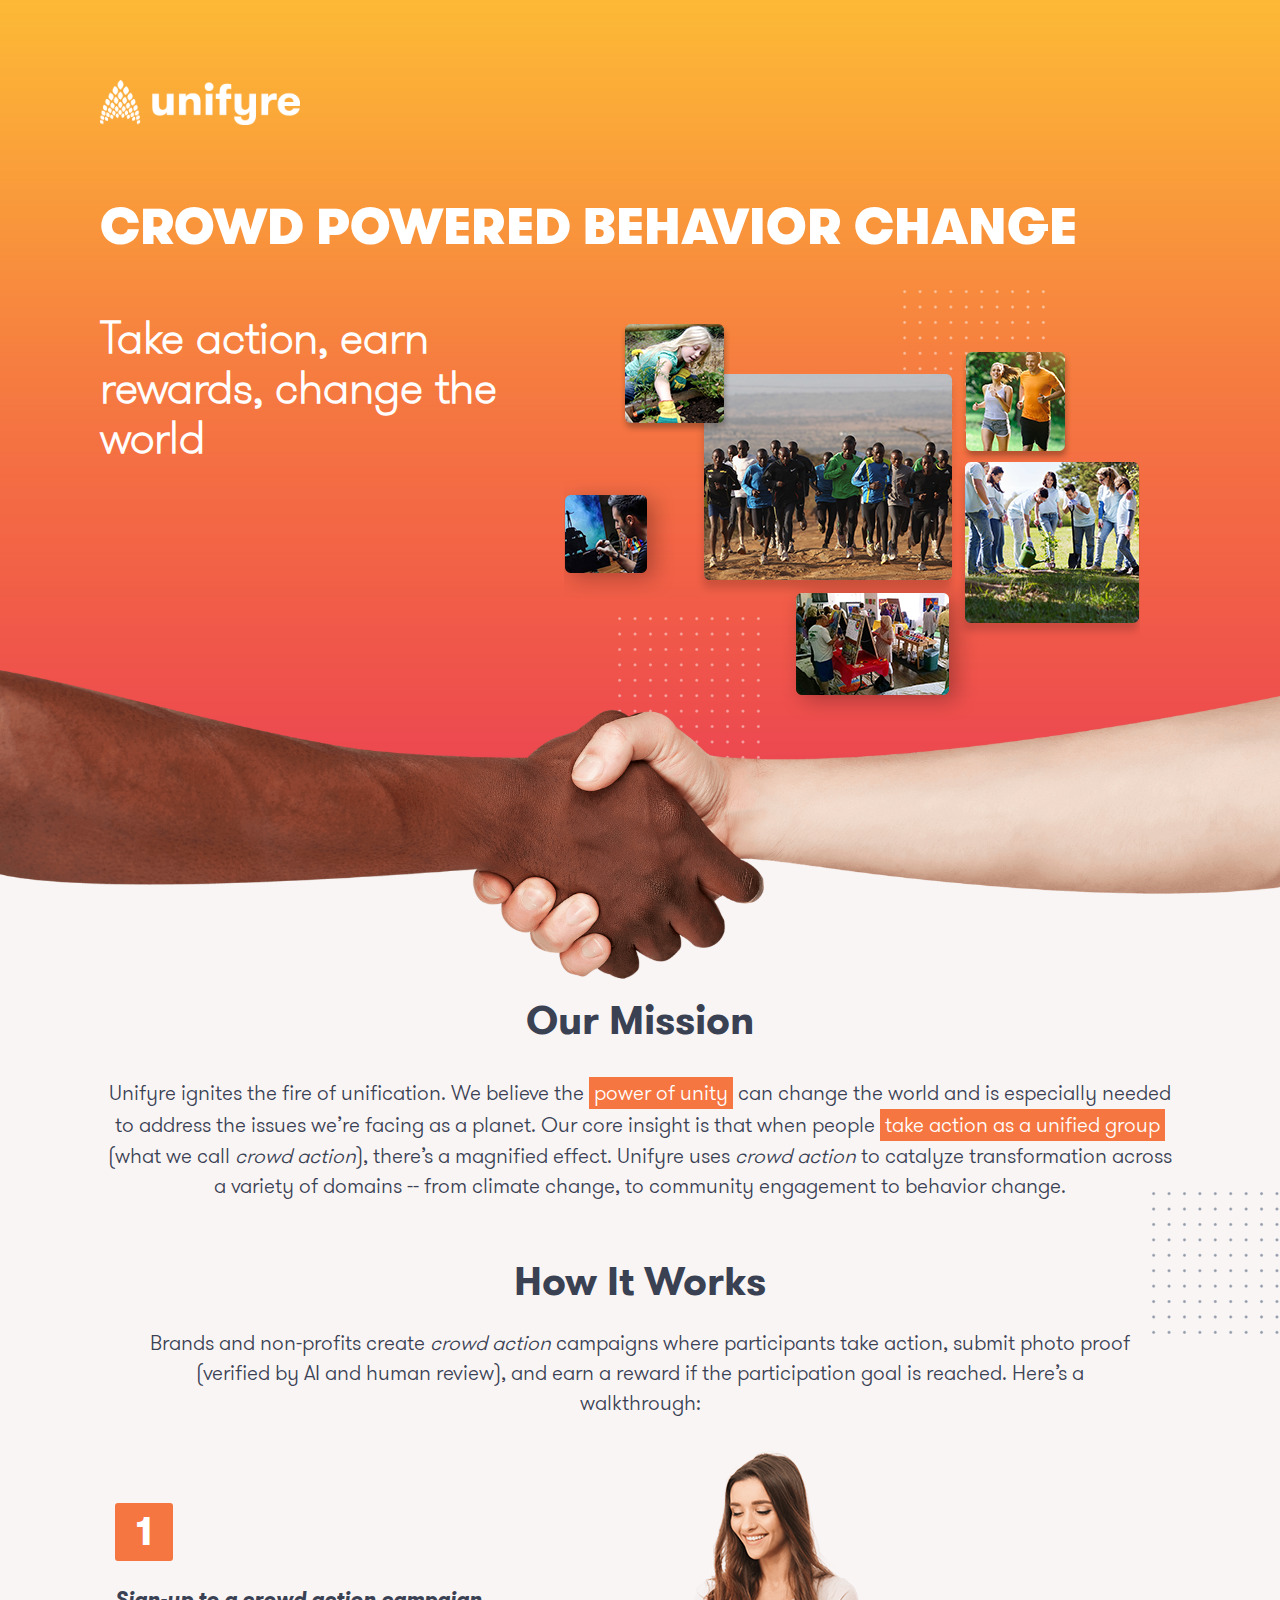
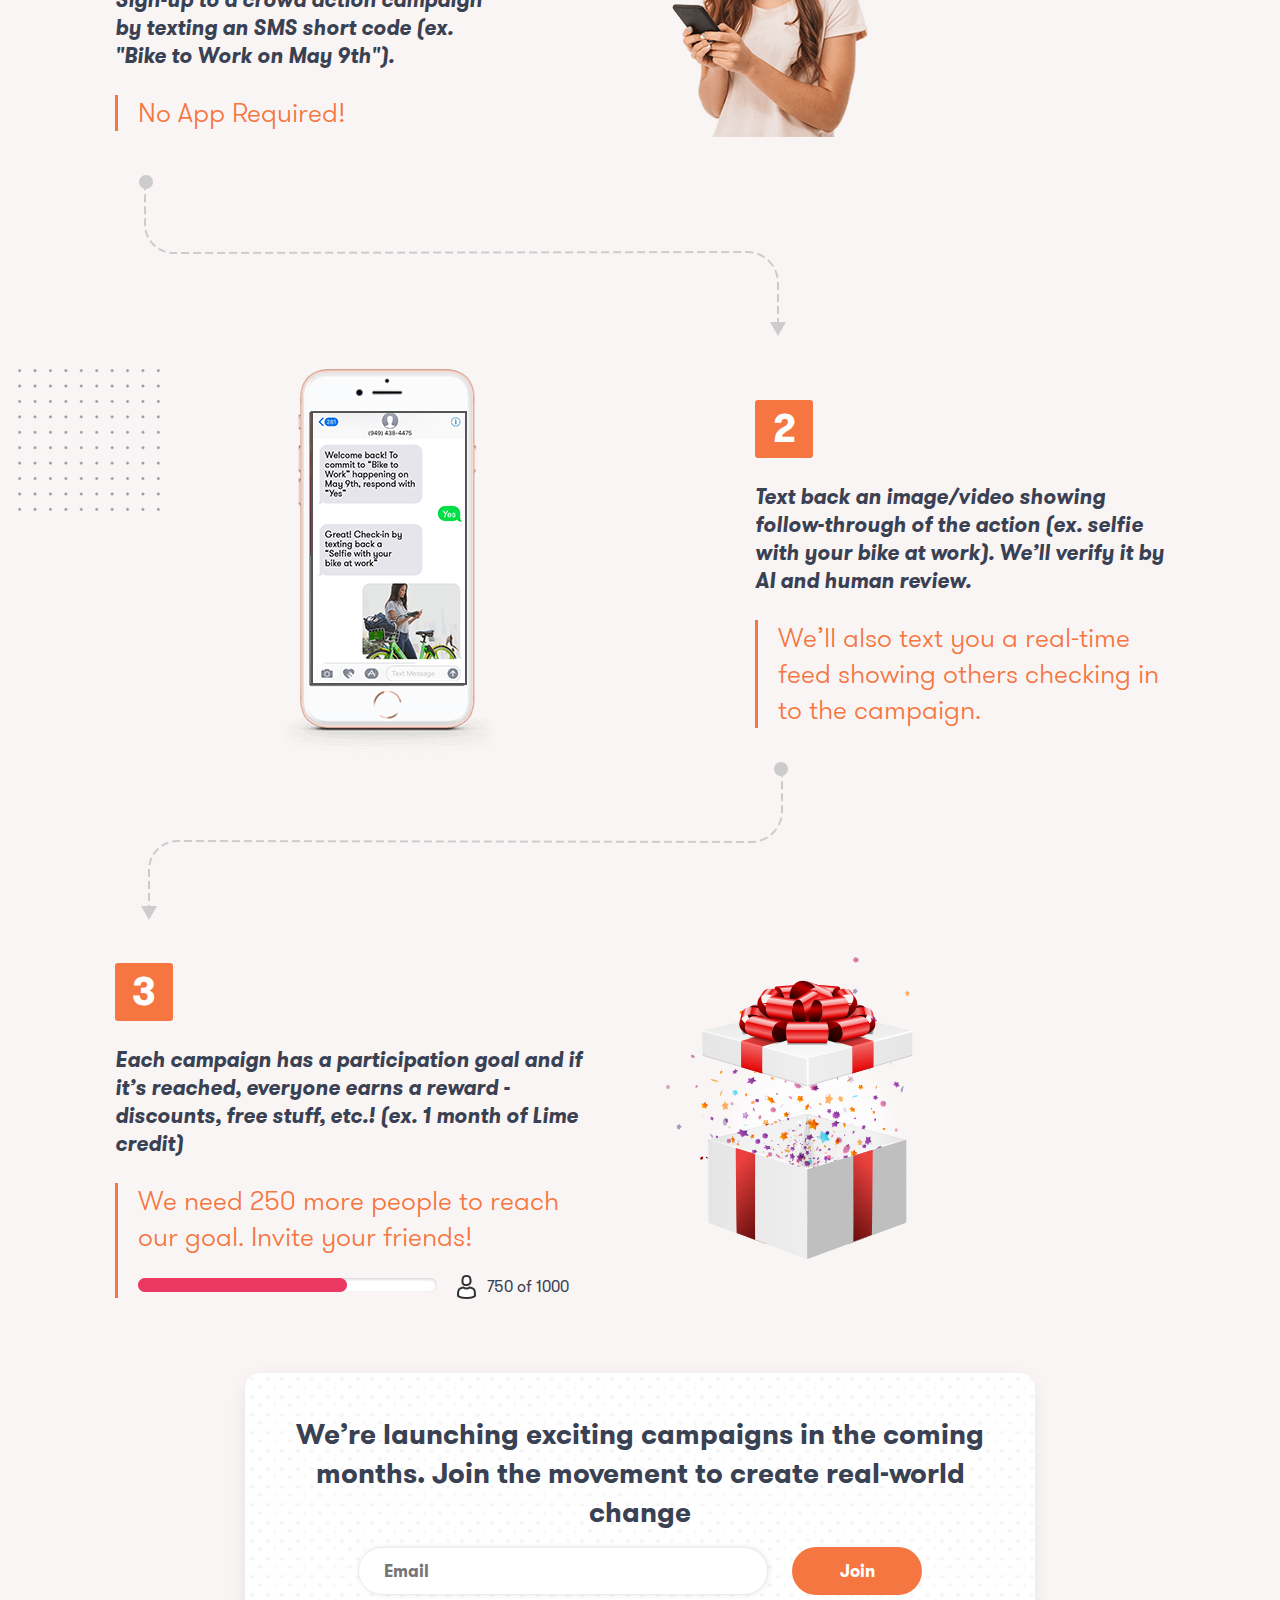
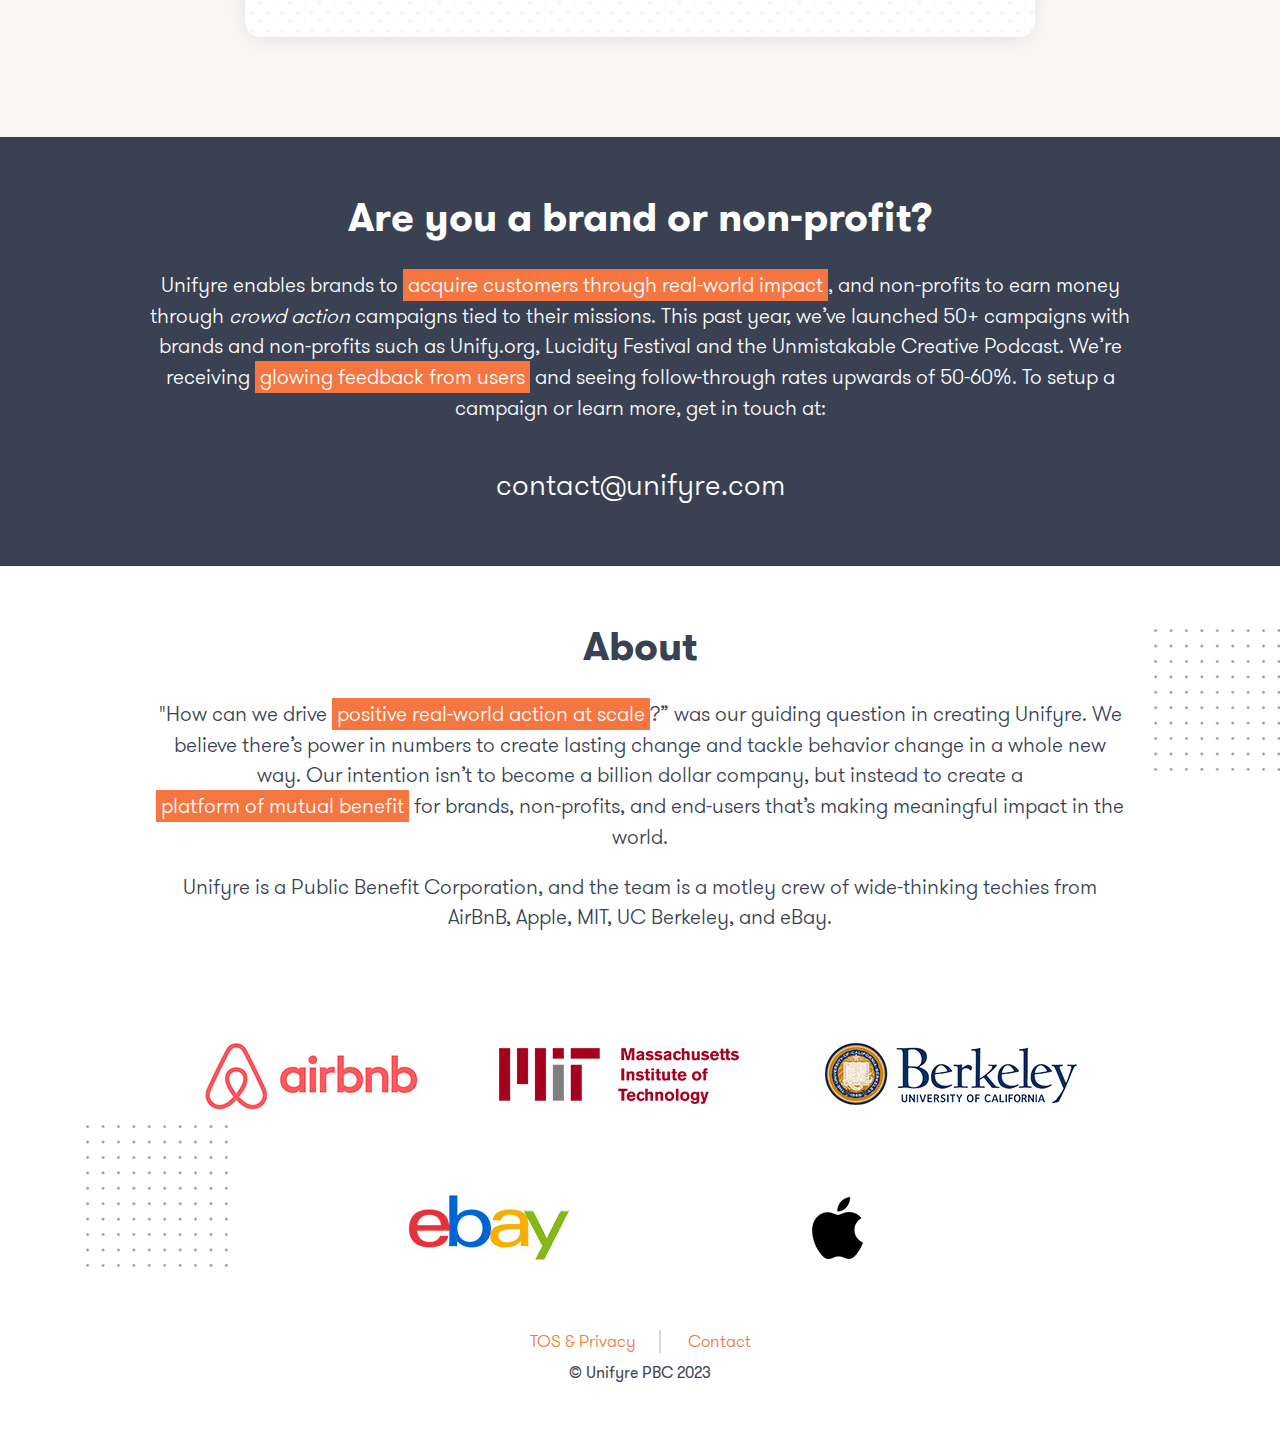
==== commit 0cc665e7: "Update index.html" ====
--- a/index.html
+++ b/index.html
@@ -243,7 +243,7 @@
                </li>
             </ul>
          </div>
-         <p> © Unifyre PBC 2020 </p>
+         <p> © Unifyre PBC 2023 </p>
       </div>
    </footer>
 
